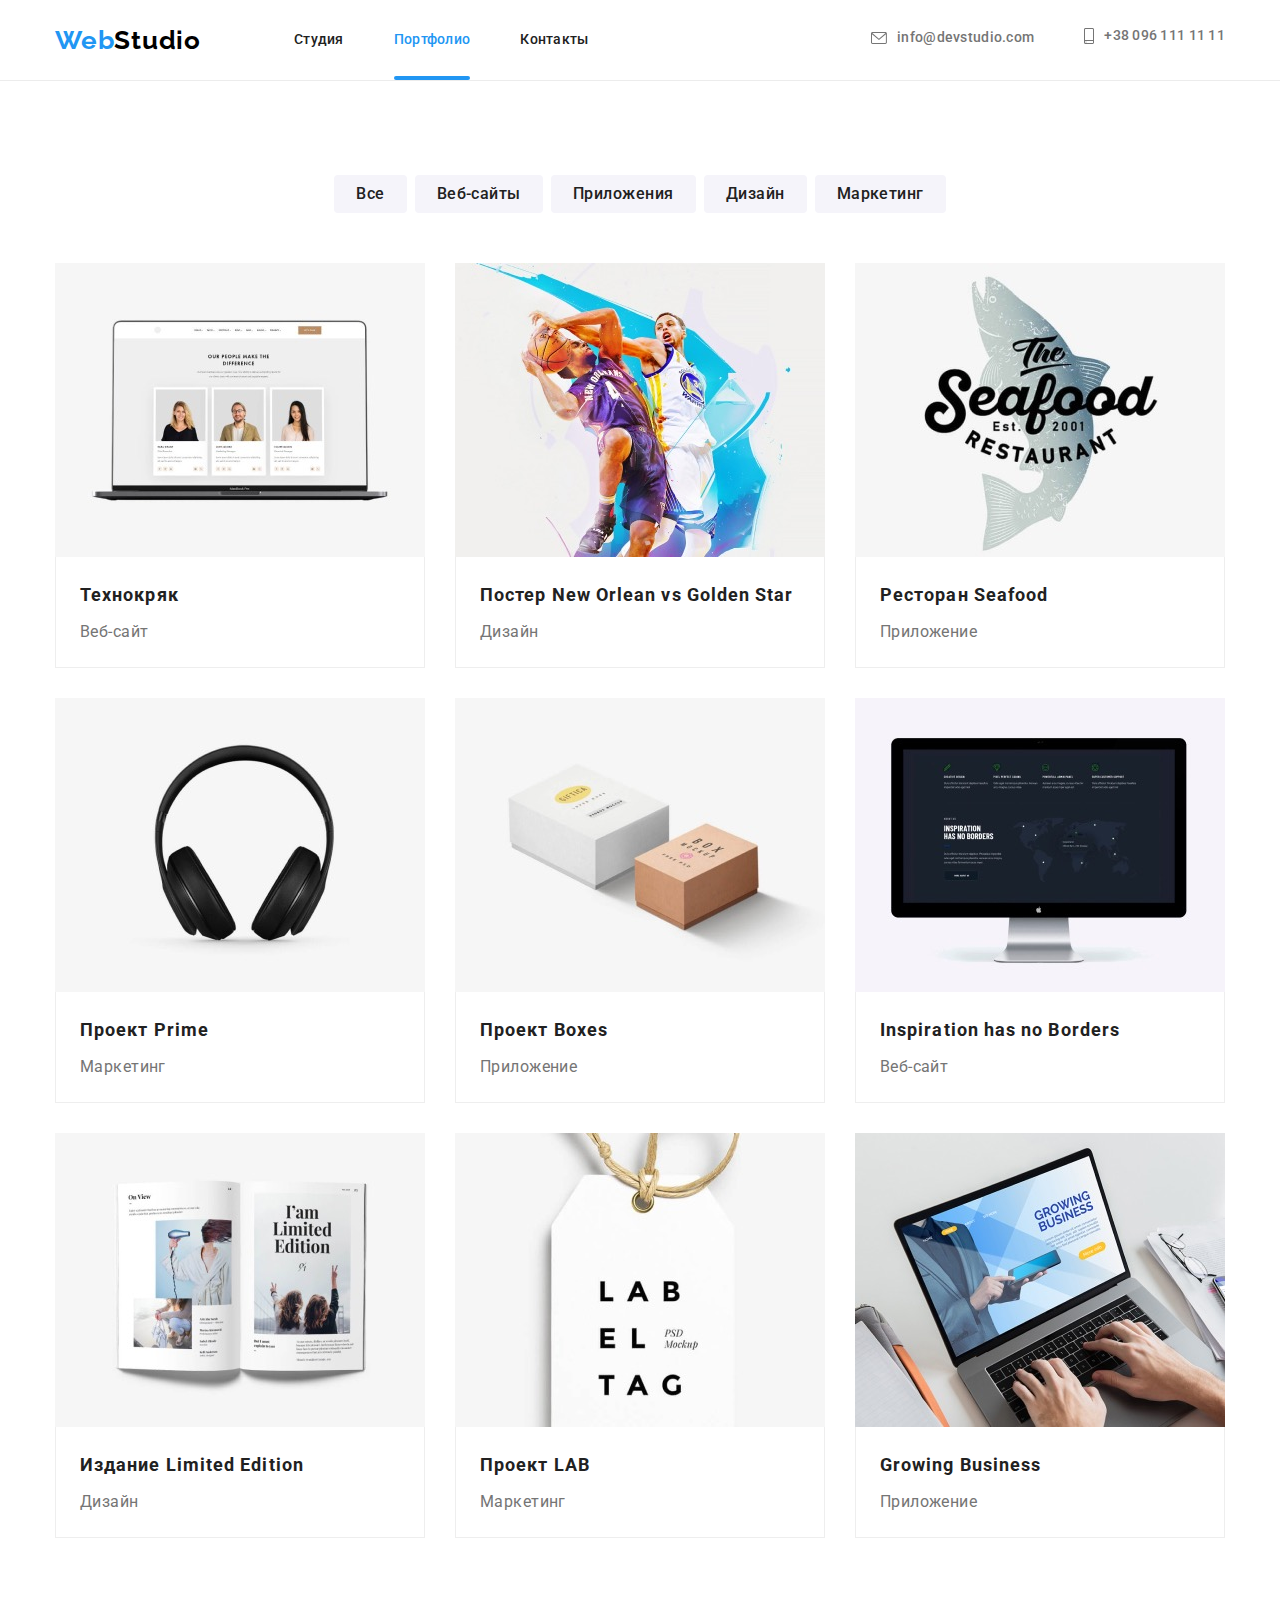
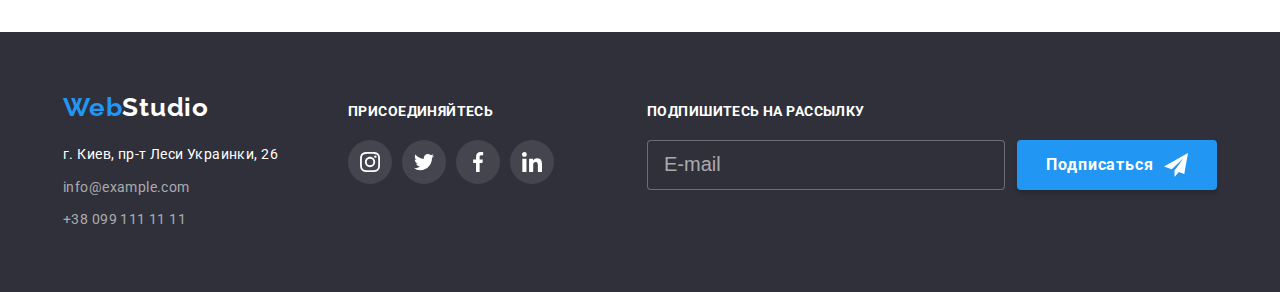
==== portfolio.html @ 0af7e1a6 "adaptive done" ====
<!DOCTYPE html>
<html lang="ru">
<head>
    <meta charset="UTF-8">
    <meta http-equiv="X-UA-Compatible" content="IE=edge">
    <meta name="viewport" content="width=device-width, initial-scale=1.0">
    <title>Портфолио</title>
    <link rel="stylesheet" href="https://cdnjs.cloudflare.com/ajax/libs/modern-normalize/1.1.0/modern-normalize.min.css"
        integrity="sha512-wpPYUAdjBVSE4KJnH1VR1HeZfpl1ub8YT/NKx4PuQ5NmX2tKuGu6U/JRp5y+Y8XG2tV+wKQpNHVUX03MfMFn9Q=="
        crossorigin="anonymous" referrerpolicy="no-referrer" />
    <link rel="preconnect" href="https://fonts.googleapis.com">
    <link rel="preconnect" href="https://fonts.gstatic.com" crossorigin>
    <link href="https://fonts.googleapis.com/css2?family=Raleway:wght@700&family=Roboto:wght@400;500;700;900&display=swap"
        rel="stylesheet">
    <link rel="stylesheet" href="./css/main.min.css">
</head>
<body>
    <!-- Header -->
    <header class="header">
        <div class="container navigation">
            <nav class="navigation">
                <a href="index.html" class="logo header__logo">Web<span class="logo--header">Studio</span></a>
                <!-- Links -->
                <ul class="navigation__list list">
                    <li class="navigation__item">
                        <a href="index.html" class="navigation__link ">Студия</a>
                    </li>
                    <li class="navigation__item">
                        <a href="./portfolio.html" class="navigation__link navigation__link--current">Портфолио</a>
                    </li>
                    <li class="navigation__item">
                        <a href="" class="navigation__link">Контакты</a>
                    </li>
                </ul>
            </nav>
    
            <ul class="header__contacts list">
                <li class="contacts__item">
                    <a href="mailto:info@devstudio.com" class="contacts__link">
                        <svg width="16" height="12" class="contacts__icon">
                            <use href="./images/icons.svg#envelope"></use>
                        </svg>
                        info@devstudio.com</a>
                </li>
                <li class="contacts__item">
                    <a href="tel:+380961111111" class="contacts__link">
                        <svg width="10" height="16" class="contacts__icon">
                            <use href="./images/icons.svg#smartphone"></use>
                        </svg>
                        +38 096 111 11 11</a>
                </li>
            </ul>
            <div class="header__menu" id="mobile-menu" data-menu>
                <ul class="menu__top list">
                    <li class="menu__item">
                        <a href="index.html" class="menu__link">Студия</a>
                    </li>
                    <li class="menu__item">
                        <a href="./portfolio.html" class="menu__link">Портфолио</a>
                    </li>
                    <li class="menu__item menu__item--last">
                        <a href="" class="menu__link">Контакты</a>
                    </li>
                </ul>
                <div class="menu__bottom">
                    <ul class="menu__contacts list">
                        <li class="menu__item">
                            <a href="tel:+380961111111" class="menu__phone">
                                +38 096 111 11 11</a>
                        </li>
                        <li class="menu__item menu__item--last">
                            <a href="mailto:info@devstudio.com" class="menu__mail">
                                info@devstudio.com</a>
                        </li>
                    </ul>
                    <ul class="menu__social-list list">
                        <li class="menu__social-item"><a href="" class="menu__social-link">Instagram</a></li>
                        <li class="menu__social-item"><a href="" class="menu__social-link">Twitter</a></li>
                        <li class="menu__social-item"><a href="" class="menu__social-link">Facebook</a></li>
                        <li class="menu__social-item"><a href="" class="menu__social-link">LinkedIn</a></li>
                    </ul>
                </div>
            </div>
            <button class="menu__button" type="button" aria-expanded="false" aria-controls="mobile-menu" data-menu-button>
                <svg width="24" height="24" aria-label="Переключатель мобильного меню">
                    <use class="icon-menu" href="./images/icons.svg#menu"></use>
                    <use class="icon-cross" href="./images/icons.svg#cross"></use>
                </svg>
            </button>
        </div>
    </header>
    <!-- Main -->
    <main>
        <section class="section">
            <div class="container">
                <h1 class="visually-hidden">Портфолио</h1>
                <!-- Button list -->
                <div class="filter">
                    <ul class="filter__list list">
                        <li class="filter__item">
                            <button type="button" class="filter__button">Все</button>
                        </li>
                        <li class="filter__item">
                            <button type="button" class="filter__button">Веб-сайты</button>
                        </li>
                        <li class="filter__item">
                            <button type="button" class="filter__button">Приложения</button>
                        </li>
                        <li class="filter__item">
                            <button type="button" class="filter__button">Дизайн</button>
                        </li>
                        <li class="filter__item">
                            <button type="button" class="filter__button">Маркетинг</button>
                        </li>
                    </ul>
                </div>
                <!-- Projects list -->
                <ul class="projects list">
                    <li class="projects__sample">
                        <a href="" class="sample__link">
                            <div class="sample__thumb">
                                <img src="./images/portfolio-img-1.jpg" alt="изображение проекта из портфолио" width="370" height="294">
                                <div class="sample__overlay">
                                    <p>Технокряк это современная площадка распространения коронавируса. Компании используют эту платформу для
                                        цифрового
                                        шпионажа и атак на защищённые сервера конкурентов.</p>
                                </div>
                            </div>                           
                            <div class="sample__description">
                                <h2 class="sample__heading">Технокряк</h2>
                                <p>Веб-сайт</p>
                            </div>
                            
                        </a>
                    </li>
                    <li class="projects__sample">
                        <a href="" class="sample__link">
                            <div class="sample__thumb">
                                <img src="./images/portfolio-img-2.jpg" alt="изображение проекта из портфолио" width="370" height="294">
                                <div class="sample__overlay">
                                    <p>Технокряк это современная площадка распространения коронавируса. Компании используют эту платформу для
                                        цифрового
                                        шпионажа и атак на защищённые сервера конкурентов.</p>
                                </div>
                            </div>                        
                            <div class="sample__description">
                                <h2 class="sample__heading">Постер <span lang="en">New Orlean vs Golden Star</span></h2>
                                <p>Дизайн</p>
                            </div>
                        </a>      
                    </li>
                    <li class="projects__sample">
                        <a href="" class="sample__link">
                            <div class="sample__thumb">
                                <img src="./images/portfolio-img-3.jpg" alt="изображение проекта из портфолио" width="370" height="294">
                                <div class="sample__overlay">
                                    <p>Технокряк это современная площадка распространения коронавируса. Компании используют эту платформу для
                                        цифрового
                                        шпионажа и атак на защищённые сервера конкурентов.</p>
                                </div>
                            </div>
                            <div class="sample__description">
                                <h2 class="sample__heading">Ресторан <span lang="en">Seafood</span></h2>
                                <p>Приложение</p>
                            </div>
                        </a>
                    </li>
                    <li class="projects__sample">
                        <a href="" class="sample__link">
                            <div class="sample__thumb">
                                <img src="./images/portfolio-img-4.jpg" alt="изображение проекта из портфолио" width="370" height="294">
                                <div class="sample__overlay">
                                    <p>Технокряк это современная площадка распространения коронавируса. Компании используют эту платформу для
                                        цифрового
                                        шпионажа и атак на защищённые сервера конкурентов.</p>
                                </div>
                            </div>
                            <div class="sample__description">
                                <h2 class="sample__heading">Проект <span lang="en">Prime</span></h2>
                                <p>Маркетинг</p>
                            </div>
                        </a>
                    </li>
                    <li class="projects__sample">
                        <a href="" class="sample__link">
                            <div class="sample__thumb">
                                <img src="./images/portfolio-img-5.jpg" alt="изображение проекта из портфолио" width="370" height="294">
                                <div class="sample__overlay">
                                    <p>Технокряк это современная площадка распространения коронавируса. Компании используют эту платформу для
                                        цифрового
                                        шпионажа и атак на защищённые сервера конкурентов.</p>
                                </div>
                            </div>
                            <div class="sample__description">
                                <h2 class="sample__heading">Проект <span lang="en">Boxes</span></h2>
                                <p>Приложение</p>
                            </div>
                        </a>
                    </li>
                    <li class="projects__sample">
                        <a href="" class="sample__link">
                            <div class="sample__thumb">
                                <img src="./images/portfolio-img-6.jpg" alt="изображение проекта из портфолио" width="370" height="294">
                                <div class="sample__overlay">
                                    <p>Технокряк это современная площадка распространения коронавируса. Компании используют эту платформу для
                                        цифрового
                                        шпионажа и атак на защищённые сервера конкурентов.</p>
                                </div>
                            </div>
                            <div class="sample__description">
                                <h2 class="sample__heading"><span lang="en">Inspiration has no Borders</span></h2>
                                <p>Веб-сайт</p>
                            </div>
                        </a>
                    </li>
                    <li class="projects__sample">
                        <a href="" class="sample__link">
                            <div class="sample__thumb">
                                <img src="./images/portfolio-img-7.jpg" alt="изображение проекта из портфолио" width="370" height="294">
                                <div class="sample__overlay">
                                    <p>Технокряк это современная площадка распространения коронавируса. Компании используют эту платформу для
                                        цифрового
                                        шпионажа и атак на защищённые сервера конкурентов.</p>
                                </div>
                            </div>
                            <div class="sample__description">
                                <h2 class="sample__heading">Издание <span lang="en">Limited Edition</span></h2>
                                <p>Дизайн</p>
                            </div>
                        </a>
                    </li>
                    <li class="projects__sample">
                        <a href="" class="sample__link">
                            <div class="sample__thumb">
                                <img src="./images/portfolio-img-8.jpg" alt="изображение проекта из портфолио" width="370" height="294">
                                <div class="sample__overlay">
                                    <p>Технокряк это современная площадка распространения коронавируса. Компании используют эту платформу для
                                        цифрового
                                        шпионажа и атак на защищённые сервера конкурентов.</p>
                                </div>
                            </div>
                            <div class="sample__description">
                                <h2 class="sample__heading">Проект <span lang="en">LAB</span></h2>
                                <p>Маркетинг</p>
                            </div>
                        </a>
                    </li>
                    <li class="projects__sample">
                        <a href="" class="sample__link">
                            <div class="sample__thumb">
                                <img src="./images/portfolio-img-9.jpg" alt="изображение проекта из портфолио" width="370" height="294">
                                <div class="sample__overlay">
                                    <p>Технокряк это современная площадка распространения коронавируса. Компании используют эту платформу для
                                        цифрового
                                        шпионажа и атак на защищённые сервера конкурентов.</p>
                                </div>
                            </div>
                            <div class="sample__description">
                                <h2 class="sample__heading"><span lang="en">Growing Business</span></h2>
                                <p>Приложение</p>
                            </div>
                        </a>
                    </li>
                </ul>
            </div>
        </section>
    </main>
    <!-- Footer -->
    <footer class="footer">
        <div class="container footer__wrap">
            <div class="footer__contacts">
                <!-- Logo -->
                <a href="index.html" class="logo">Web<span class="logo--footer">Studio</span></a>
                <!-- Contacts -->
                <address class="address">
                    <ul class="list">
                        <li class="address__item">
                            <a href="https://goo.gl/maps/rvRkf1Bn5KA1bBFfA" class="address__map" target="_blank"
                                rel="noopener noreferrer">г.
                                Киев, пр-т Леси Украинки, 26</a>
                        </li>
                        <li class="address__item">
                            <a href="mailto:info@example.com" class="address__contact">info@example.com</a>
                        </li>
                        <li class="address__item">
                            <a href="tel:+380991111111" class="address__contact">+38 099 111 11 11</a>
                        </li>
                    </ul>
                </address>
            </div>
            <div class="footer__social">
                <p class="footer__text">присоединяйтесь</p>
                <ul class="social__list list">
                    <li class="social__item">
                        <a class="social__link social__link--footer" href="https://www.instagram.com" aria-label="Instagram"
                            target="_blank" rel="noopener noreferrer">
                            <svg class="social__icon" width="20" height="20">
                                <use href="./images/icons.svg#instagram"></use>
                            </svg>
                        </a>
                    </li>
                    <li class="social__item">
                        <a class="social__link social__link--footer" href="https://www.twitter.com" aria-label="Twitter"
                            target="_blank" rel="noopener noreferrer">
                            <svg class="social__icon" width="20" height="20">
                                <use href="./images/icons.svg#twitter"></use>
                            </svg>
                        </a>
                    </li>
                    <li class="social__item">
                        <a class="social__link social__link--footer" href="https://www.facebook.com" aria-label="Facebook"
                            target="_blank" rel="noopener noreferrer">
                            <svg class="social__icon" width="20" height="20">
                                <use href="./images/icons.svg#facebook"></use>
                            </svg>
                        </a>
                    </li>
                    <li class="social__item">
                        <a class="social__link social__link--footer" href="https://www.linkedin.com" aria-label="LinkedIn"
                            target="_blank" rel="noopener noreferrer">
                            <svg class="social__icon" width="20" height="20">
                                <use href="./images/icons.svg#linkedin"></use>
                            </svg>
                        </a>
                    </li>
                </ul>
            </div>
            <form class="footer__subscription" name="footer-subscription-form">
                <label class="subscription__label" for="footer-email">Подпишитесь на рассылку</label>
                <div class="subscription__wrap">
                    <input class="subscription__email" type="email" name="footer-email" id="footer-email"
                        placeholder="E-mail">
                    <button class="subscription__button" type="submit">
                        Подписаться
                        <svg class="subscription__icon" width="24" height="24">
                            <use href="./images/icons.svg#submit"></use>
                        </svg>
                    </button>
                </div>
            </form>
        </div>
    </footer>
    <script src="./js/menu.js"></script>
</body>
</html>
---- css/main.min.css ----
.social__list,.menu__button,.subscription__button,.modal__button,.navigation__list,.advantages__thumb,.clients__thumb,.signup__policy{display:flex;align-items:center;justify-content:center}.hero__button,.subscription__button,.signup__button{min-width:200px;min-height:50px;background-color:#2196f3;box-shadow:0px 4px 4px rgba(0,0,0,0.15);border:solid 0px transparent;border-radius:4px;color:#ffffff;font-family:inherit;font-weight:700;font-size:16px;line-height:1.87;letter-spacing:0.06em;transition:background-color 250ms cubic-bezier(0.4, 0, 0.2, 1)}html{box-sizing:border-box}*,*::before,*::after{box-sizing:inherit}body{margin:0;color:#757575;background-color:#fff;font-family:"Roboto",sans-serif;font-size:14px;line-height:1.7;letter-spacing:0.03em}.menu-open{overflow:hidden}img{display:block;max-width:100%;height:auto}h1,h2,h3,h4,h5,h6,p{margin:0px}.list{list-style:none;margin:0px;padding:0px}.visually-hidden{position:absolute;clip:rect(0 0 0 0);width:1px;height:1px;margin:-1px}.container{margin-left:auto;margin-right:auto;padding:0px 15px}@media screen and (min-width: 480px){.container{width:480px}}@media screen and (min-width: 768px){.container{width:768px}}@media screen and (min-width: 1200px){.container{width:1200px}}.section{padding-top:60px;padding-bottom:60px}@media screen and (min-width: 1200px){.section{padding-top:94px;padding-bottom:94px}}.logo{color:#2196f3;text-decoration:none;font-family:Raleway,sans-serif;font-weight:700;font-size:26px;line-height:1.19;letter-spacing:0.03em}.header__logo{display:block;padding-top:16px;padding-bottom:16px}.logo--header{color:#000}.logo--footer{display:inline-block;margin-bottom:20px;color:#fff}.navigation__link{display:inline-flex;padding-top:32px;padding-bottom:32px;position:relative;color:#212121;text-decoration:none;font-weight:500;line-height:1.14;letter-spacing:0.02em;transition:color 250ms cubic-bezier(0.4, 0, 0.2, 1)}.navigation__link:hover,.navigation__link:focus{color:#2196f3}.navigation__link--current{color:#2196f3}.navigation__link--current::after{content:'';position:absolute;left:0;bottom:0;display:block;width:100%;height:4px;background-color:#2196f3;border-radius:2px}.contacts__link{display:inline-flex;position:relative;align-items:center;color:#757575;text-decoration:none;font-weight:500;font-size:14px;line-height:1.14;letter-spacing:0.02em;transition:color 250ms cubic-bezier(0.4, 0, 0.2, 1)}.contacts__link:hover,.contacts__link:focus{color:#2196f3}.social__item{width:44px;height:44px}.social__item:not(:last-child){margin-right:10px}.social__link{display:flex;align-items:center;justify-content:center;width:100%;height:100%;border-radius:50%;transition:color 250ms cubic-bezier(0.4, 0, 0.2, 1),background-color 250ms cubic-bezier(0.4, 0, 0.2, 1)}.social__link--team{color:#afb1b8}.social__link--team:hover,.social__link--team:focus{background-color:#2196f3;color:#fff}.social__link--footer{color:#fff;background-color:rgba(255,255,255,0.1)}.social__link--footer:hover,.social__link--footer:focus{background-color:#2196f3;color:#fff}.address__map{color:#fff;text-decoration:none;font-style:initial;line-height:1.71;transition:color 250ms cubic-bezier(0.4, 0, 0.2, 1)}.address__map:hover,.address__map:focus{color:#2196f3}.address__contact{color:rgba(255,255,255,0.6);text-decoration:none;font-style:initial;line-height:1.71;transition:color 250ms cubic-bezier(0.4, 0, 0.2, 1)}.address__contact:hover,.address__contact:focus{color:#2196f3}.hero__heading{max-width:360px;margin-right:auto;margin-left:auto;margin-bottom:30px;text-transform:uppercase;color:#fff;font-weight:900;font-size:26px;line-height:1.62;letter-spacing:0.06em}@media screen and (min-width: 1200px){.hero__heading{max-width:696px;font-size:44px;line-height:1.36;letter-spacing:0.06em}}.section-heading{margin-bottom:50px;text-align:center;color:#212121;font-weight:700;font-size:36px;line-height:1.17}.advantages__heading{margin-bottom:10px;text-transform:uppercase;color:#212121;font-weight:700;font-size:14px;line-height:1.14}.team-member__name{margin-bottom:10px;color:#212121;font-weight:500;font-size:16px;line-height:1.19}.sample__heading{margin-bottom:4px;color:#212121;font-weight:700;font-size:18px;line-height:2;letter-spacing:0.06em}.hero__button{padding:10px 32px;text-align:center}.hero__button:hover,.hero__button:focus{background-color:#188ce8;cursor:pointer}.menu__button{position:absolute;top:10px;right:5px;z-index:10;width:40px;height:40px;padding:0;margin:0;border:none;background-color:transparent}@media screen and (min-width: 768px){.menu__button{display:none}}@media screen and (max-width: 1199px){.subscription__button{margin-left:auto;margin-right:auto}}.subscription__button:hover,.subscription__button:focus{background-color:#188ce8;cursor:pointer}.signup__button{padding:10px 32px;text-align:center;display:block;margin:0 auto}.signup__button:hover,.signup__button:focus{background-color:#188ce8;cursor:pointer}.filter__button{min-height:38px;background-color:#f5f4fa;border:solid 0px transparent;border-radius:4px;padding:6px 22px;text-align:center;color:#212121;font-family:inherit;font-weight:500;font-size:16px;line-height:1.62;letter-spacing:0.03em;transition:color 250ms cubic-bezier(0.4, 0, 0.2, 1),background-color 250ms cubic-bezier(0.4, 0, 0.2, 1),box-shadow 250ms cubic-bezier(0.4, 0, 0.2, 1)}.filter__button:hover,.filter__button:focus,.filter__button:active{color:#ffffff;background-color:#2196f3;box-shadow:0px 3px 1px rgba(0,0,0,0.1),0px 1px 2px rgba(0,0,0,0.08),0px 2px 2px rgba(0,0,0,0.12);cursor:pointer}.modal__button{position:absolute;top:8px;right:8px;width:30px;height:30px;border-radius:50%;color:#000;background-color:#fff;border:1px solid rgba(0,0,0,0.1);transition:color 250ms cubic-bezier(0.4, 0, 0.2, 1)}.modal__button:hover,.modal__button:focus{color:#2196f3;cursor:pointer}.contacts__icon{margin-right:10px;fill:currentColor}.social__icon,.clients__icon,.modal__icon{fill:currentColor}.subscription__icon{margin-left:10px;fill:#fff}.signup__icon{position:absolute;top:50%;left:12px;transform:translateY(-50%);fill:#000;transition:fill 250ms cubic-bezier(0.4, 0, 0.2, 1)}.signup__input:focus+.signup__icon{fill:#2196f3}.icon-menu{fill:#212121}.icon-menu .menu__button:hover,.icon-menu .menu__button:focus,.menu__button:active .icon-menu{fill:#2196f3}.icon-cross{display:none;fill:#212121}.icon-cross .menu__button:hover,.icon-cross .menu__button:focus,.menu__button:active .icon-cross{fill:#2196f3}.menu__button.is-open .icon-cross{display:block}.menu__button.is-open .icon-menu{display:none}.backdrop{position:fixed;top:0;left:0;height:100vh;width:100vw;perspective:1600px;z-index:5;background-color:rgba(0,0,0,0.2);opacity:1;visibility:visible;transition:opacity 250ms cubic-bezier(0.4, 0, 0.2, 1),visibility 250ms cubic-bezier(0.4, 0, 0.2, 1)}.backdrop.is-hidden{opacity:0;visibility:hidden;pointer-events:none}.backdrop.is-hidden .modal{transform:translate(-50%, -50%) scale(0.5) rotateY(180deg)}.modal{position:absolute;top:50%;left:50%;transform:translate(-50%, -50%) scale(1) rotateY(0deg);padding:40px;width:450px;height:609px;background-color:#fff;box-shadow:0px 1px 3px rgba(0,0,0,0.12),0px 1px 1px rgba(0,0,0,0.14),0px 2px 1px rgba(0,0,0,0.2);border-radius:4px;transition:transform 250ms cubic-bezier(0.4, 0, 0.2, 1)}@media screen and (min-width: 768px){.modal{width:528px;height:581px}}@media screen and (max-width: 479px){.modal{width:calc(100% - 2 * 15px);padding:20px 40px}}.header{background-color:#fff;border-bottom:1px solid #ececec}.navigation{position:relative;display:flex;align-items:center;justify-content:space-between}@media screen and (max-width: 767px){.navigation__list{display:none}}@media screen and (min-width: 768px){.navigation__list{margin-left:88px}}@media screen and (min-width: 1200px){.navigation__list{margin-left:93px}}.navigation__item:not(:last-child){margin-right:50px}@media screen and (max-width: 767px){.header__contacts{display:none}}@media screen and (min-width: 1200px){.header__contacts{display:flex;margin-left:auto}}@media screen and (max-width: 1199px){.contacts__item:not(:last-child){margin-bottom:10px}}@media screen and (min-width: 1200px){.contacts__item:not(:last-child){margin-right:50px}}.header__menu{display:flex;flex-direction:column;position:fixed;top:0;left:0;z-index:5;width:100vw;height:100vh;padding-top:48px;padding-left:40px;padding-bottom:48px;background-color:#fff;opacity:0;visibility:hidden;pointer-events:none;transition:opacity 250ms cubic-bezier(0.4, 0, 0.2, 1),visibility 250ms cubic-bezier(0.4, 0, 0.2, 1)}.header__menu a{text-decoration:none;font-weight:500;line-height:1.17}@media screen and (max-width: 767px){.header__menu.is-open{opacity:1;visibility:visible;pointer-events:initial}}@media screen and (min-width: 768px){.header__menu{display:none}}.menu__item{margin-bottom:32px}.menu__item--last{margin-bottom:0}.menu__bottom{margin-top:auto}.menu__link{font-size:40px;color:#212121}@media screen and (max-width: 480px){.menu__link{font-size:32px}}.menu__link:hover,.menu__link:focus,.menu__link:active{color:#2196f3}.menu__phone{font-size:34px;color:#2196f3}@media screen and (max-width: 480px){.menu__phone{font-size:28px}}.menu__mail{font-size:24px;color:#757575}@media screen and (max-width: 480px){.menu__mail{font-size:18px}}.menu__social-list{display:flex;margin-top:64px}.menu__social-link{font-size:18px;line-height:1.22;color:#2196f3}@media screen and (max-width: 480px){.menu__social-link{font-size:12px}}.menu__social-item:not(:last-child)::after{content:'';width:1px;height:22px;margin-right:10px;margin-left:10px;border:1px solid rgba(33,33,33,0.2)}@media screen and (max-width: 480px){.menu__social-item:not(:last-child)::after{height:18px;margin-right:8px;margin-left:8px}}.hero{max-width:100%;min-height:400px;margin-left:auto;margin-right:auto;padding:118px 0;text-align:center;background-color:#2f303a;background-image:linear-gradient(to right, rgba(47,48,58,0.4), rgba(47,48,58,0.4)),url(../images/hero-img.jpg);background-repeat:no-repeat;background-position:center;background-size:cover}@media screen and (min-width: 1200px){.hero{padding-top:200px;padding-bottom:200px}}.advantages{margin:-15px}@media screen and (min-width: 768px){.advantages{display:flex;flex-wrap:wrap}}.advantages__item{margin:15px}@media screen and (min-width: 480px){.advantages__item{max-width:450px}}@media screen and (min-width: 768px){.advantages__item{max-width:calc((100% - 2 * 30px) / 2)}}@media screen and (min-width: 1200px){.advantages__item{max-width:calc((100% - 4 * 30px) / 4)}}.advantages__thumb{height:120px;margin-bottom:30px;background-color:#f5f4fa;border-radius:4px}.examples{padding-top:0px}@media screen and (max-width: 1199px){.examples{display:none}}.examples__list{display:flex}.examples__thumb{position:relative;width:370px;height:294px}.examples__thumb:not(:last-child){margin-right:30px}.examples__description{position:absolute;left:0;bottom:0;display:flex;justify-content:center;align-items:center;width:100%;height:70px;background-color:rgba(47,48,58,0.8);text-transform:uppercase;color:#fff}.team{background-color:#f5f4fa}@media screen and (min-width: 768px){.team__list{display:flex;flex-wrap:wrap;margin:-15px}}.team-member{max-width:100%;text-align:center;background-color:#fff;box-shadow:0px 1px 3px rgba(0,0,0,0.12),0px 1px 1px rgba(0,0,0,0.14),0px 2px 1px rgba(0,0,0,0.2);border-radius:0px 0px 4px 4px}@media screen and (max-width: 767px){.team-member:not(:last-child){margin-bottom:30px}}@media screen and (min-width: 768px){.team-member{max-width:calc((100% - 2 * 30px) / 2);margin:15px}}@media screen and (min-width: 1200px){.team-member{max-width:calc((100% - 4 * 30px) / 4)}}.team-member img{width:100%}.team-member__meta{padding-top:30px;padding-bottom:30px}.team-member__text{margin-bottom:16px;font-size:16px;line-height:1.19}.clients__list{display:flex;margin:-15px}@media screen and (max-width: 1199px){.clients__list{flex-wrap:wrap}}.clients__item{margin:15px;height:92px;width:calc((100% - 2 * 30px) / 2)}@media screen and (min-width: 768px){.clients__item{width:calc((100% - 3 * 30px) / 3)}}@media screen and (min-width: 1200px){.clients__item{width:170px}}.clients__thumb{width:100%;height:100%;color:#afb1b8;border:1px solid #afb1b8;border-radius:4px;transition:color 250ms cubic-bezier(0.4, 0, 0.2, 1),border-color 250ms cubic-bezier(0.4, 0, 0.2, 1)}.clients__thumb:hover,.clients__thumb:focus{color:#2196f3;border-color:#2196f3}.filter{margin-bottom:40px}@media screen and (min-width: 768px){.filter{margin-bottom:30px}}@media screen and (min-width: 1200px){.filter{margin-bottom:50px}}.filter__list{display:flex;flex-wrap:wrap}@media screen and (max-width: 767px){.filter__list{margin-bottom:-15px}}@media screen and (min-width: 768px){.filter__list{align-items:center;justify-content:center}}@media screen and (max-width: 767px){.filter__item{margin-bottom:15px}}.filter__item:not(:last-child){margin-right:8px}@media screen and (min-width: 768px){.projects{display:flex;flex-wrap:wrap;margin:-15px}}.projects__sample{max-width:450px}@media screen and (max-width: 767px){.projects__sample:not(:last-child){margin-bottom:30px}}@media screen and (min-width: 768px){.projects__sample{width:calc((100% - 2 * 30px) / 2);margin:15px}}@media screen and (min-width: 1200px){.projects__sample{width:calc((100% - 3 * 30px) / 3)}}.sample__link{display:block;text-decoration:none;color:inherit;transition:box-shadow 250ms cubic-bezier(0.4, 0, 0.2, 1)}.sample__link:hover,.sample__link:focus{box-shadow:0px 1px 1px rgba(0,0,0,0.12),0px 4px 4px rgba(0,0,0,0.06),1px 4px 6px rgba(0,0,0,0.16)}.sample__thumb{position:relative;overflow:hidden}.sample__thumb img{width:100%}.sample__overlay{position:absolute;transform:translateY(100%);display:flex;justify-content:center;align-items:center;width:100%;height:100%;padding:63px 24px;font-size:18px;line-height:1.56;color:#fff;background-color:rgba(33,150,243,0.9);transition:transform 250ms cubic-bezier(0.4, 0, 0.2, 1)}.sample__link:hover .sample__overlay,.sample__link:focus .sample__overlay{transform:translateY(-100%)}@media screen and (max-width: 320px){.sample__overlay{font-size:12px}}.sample__description{padding-top:20px;padding-bottom:20px;padding-left:24px;border-left:1px solid #eeeeee;border-right:1px solid #eeeeee;border-bottom:1px solid #eeeeee;font-size:16px;line-height:1.87}.footer{padding-top:60px;padding-bottom:60px;background-color:#2f303a}@media screen and (max-width: 1199px){.footer{text-align:center}}@media screen and (min-width: 768px){.footer__wrap{display:flex;flex-wrap:wrap;align-items:flex-start;justify-content:center}}@media screen and (max-width: 1199px){.footer__contacts{margin-bottom:60px}}@media screen and (min-width: 768px) and (max-width: 1199px){.footer__contacts{width:50%}}@media screen and (min-width: 1200px){.footer__contacts{margin-right:70px}}@media screen and (max-width: 767px){.footer__social{margin-bottom:60px}}@media screen and (min-width: 768px) and (max-width: 1199px){.footer__social{width:50%;margin-top:5px}}@media screen and (min-width: 1200px){.footer__social{margin-top:12px;margin-right:93px}}.footer__text{margin-bottom:20px;font-weight:700;line-height:1.14;text-transform:uppercase;color:#fff}.address{text-decoration:none}.address__item:not(:last-child){margin-bottom:8px}@media screen and (min-width: 1200px){.address__item:not(:last-child){margin-bottom:9px}}@media screen and (min-width: 767px) and (max-width: 1199px){.footer__subscription{width:450px}}@media screen and (min-width: 1200px){.footer__subscription{margin-top:12px}}@media screen and (min-width: 1200px){.subscription__wrap{display:flex;justify-content:center;align-items:center}}.subscription__label{display:block;margin-bottom:20px;font-weight:700;line-height:1.14;text-transform:uppercase;color:#fff}.subscription__email{height:50px;width:100%;padding-left:16px;padding-right:16px;border:1px solid rgba(255,255,255,0.3);border-radius:4px;background-color:#2f303a;color:#fff;font-size:20px;line-height:1.25;transition:border-color 250ms cubic-bezier(0.4, 0, 0.2, 1)}@media screen and (max-width: 1199px){.subscription__email{margin-bottom:20px}}@media screen and (min-width: 1200px){.subscription__email{margin-right:12px;width:358px}}.subscription__email:focus{border:1px solid #2196f3;outline:none}.subscription__email::placeholder{margin-right:16px;color:rgba(255,255,255,0.6)}.signup__text{margin-bottom:12px;font-weight:700;font-size:20px;line-height:1.15;text-align:center;color:#212121}.signup__label{display:block;margin-bottom:4px;font-size:12px;line-height:1.17}.input__wrap{position:relative;margin-bottom:10px}.signup__input{padding-top:12px;padding-bottom:12px;padding-left:42px;padding-right:15px;width:100%;height:40px;border:1px solid rgba(33,33,33,0.2);border-radius:4px;transition:border-color 250ms cubic-bezier(0.4, 0, 0.2, 1)}.signup__input:focus{border:1px solid #2196f3;outline:none}.comment__wrap{position:relative;display:block;margin-bottom:20px}.signup__comment{padding:12px 16px;height:120px;width:100%;resize:none;border:1px solid rgba(33,33,33,0.2);border-radius:4px;transition:border-color 250ms cubic-bezier(0.4, 0, 0.2, 1)}.signup__comment:focus{border:1px solid #2196f3;outline:none}.signup__policy{margin-bottom:30px}.policy__check{width:16px;height:15px;margin-right:8px;display:flex;align-items:center;justify-content:center;border:solid 1px #000;border-radius:2px;transition:background-color 250ms cubic-bezier(0.4, 0, 0.2, 1)}.policy__check--hidden:checked+.policy__check{background-color:#2196f3;border-color:#2196f3}.policy__check--hidden{-webkit-appearance:none;-moz-appearance:none;appearance:none}.policy__text{line-height:1.71}@media screen and (max-width: 1299px){.policy__text{font-size:12px}}.policy__link{color:#2196f3}
/*# sourceMappingURL=main.min.css.map */
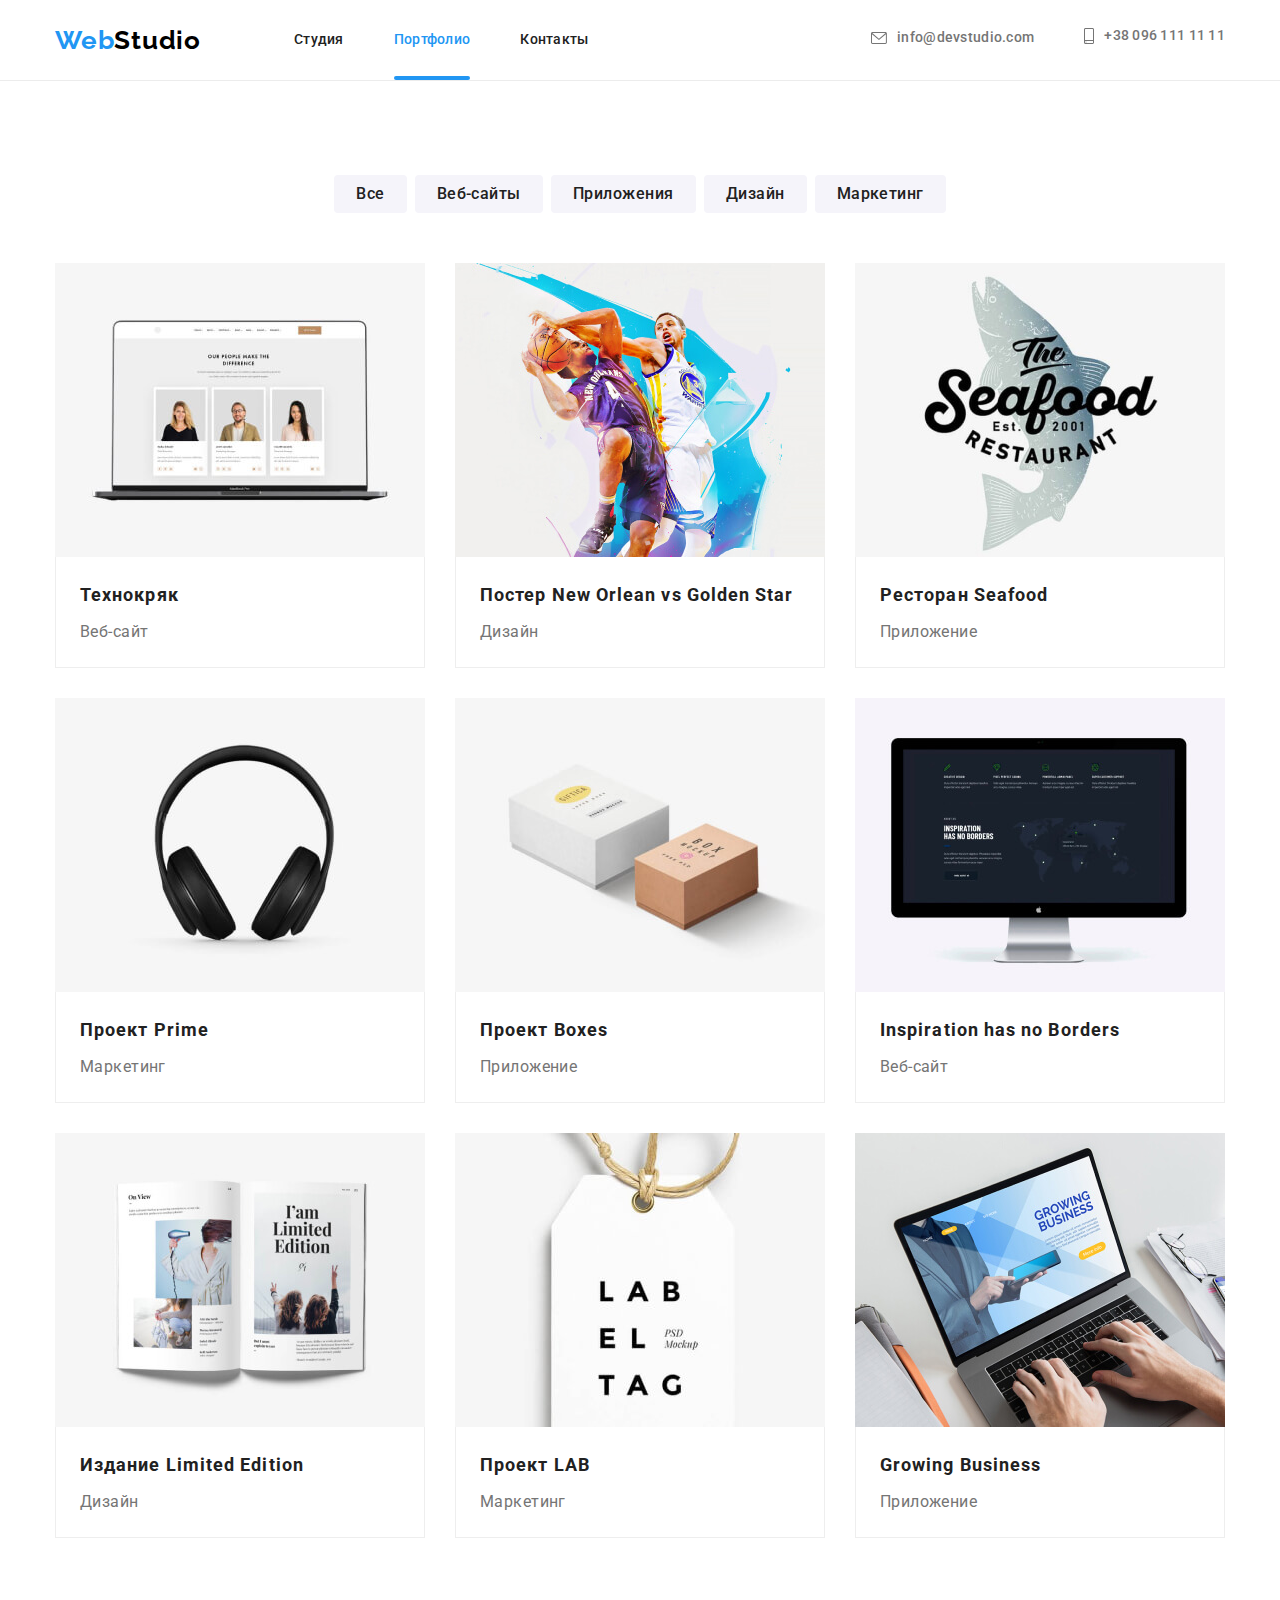
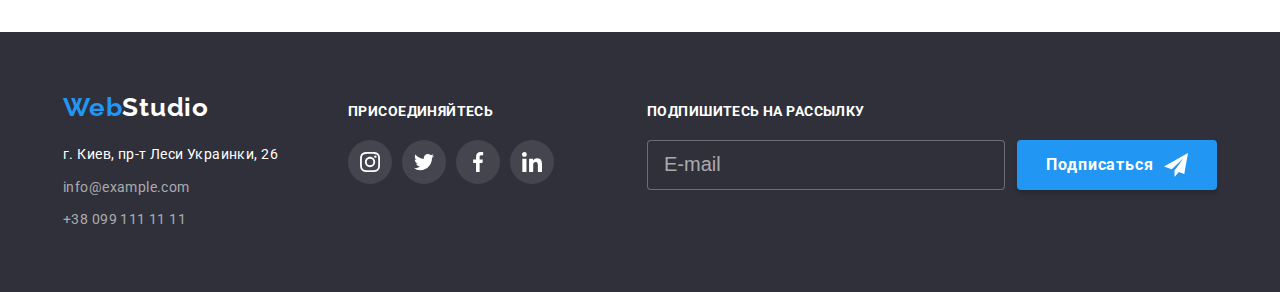
==== commit 11c8c8d3: "homework ready" ====
--- a/portfolio.html
+++ b/portfolio.html
@@ -117,9 +117,17 @@
                 <!-- Projects list -->
                 <ul class="projects list">
                     <li class="projects__sample">
-                        <a href="" class="sample__link">
-                            <div class="sample__thumb">
-                                <img src="./images/portfolio-img-1.jpg" alt="изображение проекта из портфолио" width="370" height="294">
+                        <a href="#" class="sample__link">
+                            <div class="sample__thumb">
+                                <picture>
+                                    <source srcset="./images/portfolio/portfolio-1.jpg 1x, ./images/portfolio/portfolio-1@2x.jpg 2x"
+                                        media="(min-width: 1200px)">
+                                    <source srcset="./images/portfolio/portfolio-1-tablet.jpg 1x, ./images/portfolio/portfolio-1-tablet@2x.jpg 2x"
+                                        media="(min-width: 768px)">
+                                    <source srcset="./images/portfolio/portfolio-1-mob.jpg 1x, ./images/portfolio/portfolio-1-mob@2x.jpg 2x"
+                                        media="(max-width: 767px)">
+                                    <img src="./images/portfolio/portfolio-1-mob.jpg" alt="изображение проекта из портфолио">
+                                </picture>
                                 <div class="sample__overlay">
                                     <p>Технокряк это современная площадка распространения коронавируса. Компании используют эту платформу для
                                         цифрового
@@ -134,9 +142,17 @@
                         </a>
                     </li>
                     <li class="projects__sample">
-                        <a href="" class="sample__link">
-                            <div class="sample__thumb">
-                                <img src="./images/portfolio-img-2.jpg" alt="изображение проекта из портфолио" width="370" height="294">
+                        <a href="#" class="sample__link">
+                            <div class="sample__thumb">
+                                <picture>
+                                    <source srcset="./images/portfolio/portfolio-2.jpg 1x, ./images/portfolio/portfolio-2@2x.jpg 2x"
+                                        media="(min-width: 1200px)">
+                                    <source srcset="./images/portfolio/portfolio-2-tablet.jpg 1x, ./images/portfolio/portfolio-2-tablet@2x.jpg 2x"
+                                        media="(min-width: 768px)">
+                                    <source srcset="./images/portfolio/portfolio-2-mob.jpg 1x, ./images/portfolio/portfolio-2-mob@2x.jpg 2x"
+                                        media="(max-width: 767px)">
+                                    <img src="./images/portfolio/portfolio-2-mob.jpg" alt="изображение проекта из портфолио">
+                                </picture>
                                 <div class="sample__overlay">
                                     <p>Технокряк это современная площадка распространения коронавируса. Компании используют эту платформу для
                                         цифрового
@@ -150,9 +166,17 @@
                         </a>      
                     </li>
                     <li class="projects__sample">
-                        <a href="" class="sample__link">
-                            <div class="sample__thumb">
-                                <img src="./images/portfolio-img-3.jpg" alt="изображение проекта из портфолио" width="370" height="294">
+                        <a href="#" class="sample__link">
+                            <div class="sample__thumb">
+                                <picture>
+                                    <source srcset="./images/portfolio/portfolio-3.jpg 1x, ./images/portfolio/portfolio-3@2x.jpg 2x"
+                                        media="(min-width: 1200px)">
+                                    <source srcset="./images/portfolio/portfolio-3-tablet.jpg 1x, ./images/portfolio/portfolio-3-tablet@2x.jpg 2x"
+                                        media="(min-width: 768px)">
+                                    <source srcset="./images/portfolio/portfolio-3-mob.jpg 1x, ./images/portfolio/portfolio-3-mob@2x.jpg 2x"
+                                        media="(max-width: 767px)">
+                                    <img src="./images/portfolio/portfolio-3-mob.jpg" alt="изображение проекта из портфолио">
+                                </picture>
                                 <div class="sample__overlay">
                                     <p>Технокряк это современная площадка распространения коронавируса. Компании используют эту платформу для
                                         цифрового
@@ -166,9 +190,17 @@
                         </a>
                     </li>
                     <li class="projects__sample">
-                        <a href="" class="sample__link">
-                            <div class="sample__thumb">
-                                <img src="./images/portfolio-img-4.jpg" alt="изображение проекта из портфолио" width="370" height="294">
+                        <a href="#" class="sample__link">
+                            <div class="sample__thumb">
+                                <picture>
+                                    <source srcset="./images/portfolio/portfolio-4.jpg 1x, ./images/portfolio/portfolio-4@2x.jpg 2x"
+                                        media="(min-width: 1200px)">
+                                    <source srcset="./images/portfolio/portfolio-4-tablet.jpg 1x, ./images/portfolio/portfolio-4-tablet@2x.jpg 2x"
+                                        media="(min-width: 768px)">
+                                    <source srcset="./images/portfolio/portfolio-4-mob.jpg 1x, ./images/portfolio/portfolio-4-mob@2x.jpg 2x"
+                                        media="(max-width: 767px)">
+                                    <img src="./images/portfolio/portfolio-4-mob.jpg" alt="изображение проекта из портфолио">
+                                </picture>
                                 <div class="sample__overlay">
                                     <p>Технокряк это современная площадка распространения коронавируса. Компании используют эту платформу для
                                         цифрового
@@ -182,9 +214,17 @@
                         </a>
                     </li>
                     <li class="projects__sample">
-                        <a href="" class="sample__link">
-                            <div class="sample__thumb">
-                                <img src="./images/portfolio-img-5.jpg" alt="изображение проекта из портфолио" width="370" height="294">
+                        <a href="#" class="sample__link">
+                            <div class="sample__thumb">
+                                <picture>
+                                    <source srcset="./images/portfolio/portfolio-5.jpg 1x, ./images/portfolio/portfolio-5@2x.jpg 2x"
+                                        media="(min-width: 1200px)">
+                                    <source srcset="./images/portfolio/portfolio-5-tablet.jpg 1x, ./images/portfolio/portfolio-5-tablet@2x.jpg 2x"
+                                        media="(min-width: 768px)">
+                                    <source srcset="./images/portfolio/portfolio-5-mob.jpg 1x, ./images/portfolio/portfolio-5-mob@2x.jpg 2x"
+                                        media="(max-width: 767px)">
+                                    <img src="./images/portfolio/portfolio-5-mob.jpg" alt="изображение проекта из портфолио">
+                                </picture>
                                 <div class="sample__overlay">
                                     <p>Технокряк это современная площадка распространения коронавируса. Компании используют эту платформу для
                                         цифрового
@@ -198,9 +238,17 @@
                         </a>
                     </li>
                     <li class="projects__sample">
-                        <a href="" class="sample__link">
-                            <div class="sample__thumb">
-                                <img src="./images/portfolio-img-6.jpg" alt="изображение проекта из портфолио" width="370" height="294">
+                        <a href="#" class="sample__link">
+                            <div class="sample__thumb">
+                                <picture>
+                                    <source srcset="./images/portfolio/portfolio-6.jpg 1x, ./images/portfolio/portfolio-6@2x.jpg 2x"
+                                        media="(min-width: 1200px)">
+                                    <source srcset="./images/portfolio/portfolio-6-tablet.jpg 1x, ./images/portfolio/portfolio-6-tablet@2x.jpg 2x"
+                                        media="(min-width: 768px)">
+                                    <source srcset="./images/portfolio/portfolio-6-mob.jpg 1x, ./images/portfolio/portfolio-6-mob@2x.jpg 2x"
+                                        media="(max-width: 767px)">
+                                    <img src="./images/portfolio/portfolio-6-mob.jpg" alt="изображение проекта из портфолио">
+                                </picture>
                                 <div class="sample__overlay">
                                     <p>Технокряк это современная площадка распространения коронавируса. Компании используют эту платформу для
                                         цифрового
@@ -214,9 +262,17 @@
                         </a>
                     </li>
                     <li class="projects__sample">
-                        <a href="" class="sample__link">
-                            <div class="sample__thumb">
-                                <img src="./images/portfolio-img-7.jpg" alt="изображение проекта из портфолио" width="370" height="294">
+                        <a href="#" class="sample__link">
+                            <div class="sample__thumb">
+                                <picture>
+                                    <source srcset="./images/portfolio/portfolio-7.jpg 1x, ./images/portfolio/portfolio-7@2x.jpg 2x"
+                                        media="(min-width: 1200px)">
+                                    <source srcset="./images/portfolio/portfolio-7-tablet.jpg 1x, ./images/portfolio/portfolio-7-tablet@2x.jpg 2x"
+                                        media="(min-width: 768px)">
+                                    <source srcset="./images/portfolio/portfolio-7-mob.jpg 1x, ./images/portfolio/portfolio-7-mob@2x.jpg 2x"
+                                        media="(max-width: 767px)">
+                                    <img src="./images/portfolio/portfolio-7-mob.jpg" alt="изображение проекта из портфолио">
+                                </picture>
                                 <div class="sample__overlay">
                                     <p>Технокряк это современная площадка распространения коронавируса. Компании используют эту платформу для
                                         цифрового
@@ -230,9 +286,17 @@
                         </a>
                     </li>
                     <li class="projects__sample">
-                        <a href="" class="sample__link">
-                            <div class="sample__thumb">
-                                <img src="./images/portfolio-img-8.jpg" alt="изображение проекта из портфолио" width="370" height="294">
+                        <a href="#" class="sample__link">
+                            <div class="sample__thumb">
+                                <picture>
+                                    <source srcset="./images/portfolio/portfolio-8.jpg 1x, ./images/portfolio/portfolio-8@2x.jpg 2x"
+                                        media="(min-width: 1200px)">
+                                    <source srcset="./images/portfolio/portfolio-8-tablet.jpg 1x, ./images/portfolio/portfolio-8-tablet@2x.jpg 2x"
+                                        media="(min-width: 768px)">
+                                    <source srcset="./images/portfolio/portfolio-8-mob.jpg 1x, ./images/portfolio/portfolio-8-mob@2x.jpg 2x"
+                                        media="(max-width: 767px)">
+                                    <img src="./images/portfolio/portfolio-8-mob.jpg" alt="изображение проекта из портфолио">
+                                </picture>
                                 <div class="sample__overlay">
                                     <p>Технокряк это современная площадка распространения коронавируса. Компании используют эту платформу для
                                         цифрового
@@ -246,9 +310,17 @@
                         </a>
                     </li>
                     <li class="projects__sample">
-                        <a href="" class="sample__link">
-                            <div class="sample__thumb">
-                                <img src="./images/portfolio-img-9.jpg" alt="изображение проекта из портфолио" width="370" height="294">
+                        <a href="#" class="sample__link">
+                            <div class="sample__thumb">
+                                <picture>
+                                    <source srcset="./images/portfolio/portfolio-9.jpg 1x, ./images/portfolio/portfolio-9@2x.jpg 2x"
+                                        media="(min-width: 1200px)">
+                                    <source srcset="./images/portfolio/portfolio-9-tablet.jpg 1x, ./images/portfolio/portfolio-9-tablet@2x.jpg 2x"
+                                        media="(min-width: 768px)">
+                                    <source srcset="./images/portfolio/portfolio-9-mob.jpg 1x, ./images/portfolio/portfolio-9-mob@2x.jpg 2x"
+                                        media="(max-width: 767px)">
+                                    <img src="./images/portfolio/portfolio-9-mob.jpg" alt="изображение проекта из портфолио">
+                                </picture>
                                 <div class="sample__overlay">
                                     <p>Технокряк это современная площадка распространения коронавируса. Компании используют эту платформу для
                                         цифрового
@@ -340,6 +412,6 @@
             </form>
         </div>
     </footer>
-    <script src="./js/menu.js"></script>
+    <script src="./js/mobile-menu.js"></script>
 </body>
 </html>--- a/css/main.min.css
+++ b/css/main.min.css
@@ -1,2 +1,2 @@
-.social__list,.menu__button,.subscription__button,.modal__button,.navigation__list,.advantages__thumb,.clients__thumb,.signup__policy{display:flex;align-items:center;justify-content:center}.hero__button,.subscription__button,.signup__button{min-width:200px;min-height:50px;background-color:#2196f3;box-shadow:0px 4px 4px rgba(0,0,0,0.15);border:solid 0px transparent;border-radius:4px;color:#ffffff;font-family:inherit;font-weight:700;font-size:16px;line-height:1.87;letter-spacing:0.06em;transition:background-color 250ms cubic-bezier(0.4, 0, 0.2, 1)}html{box-sizing:border-box}*,*::before,*::after{box-sizing:inherit}body{margin:0;color:#757575;background-color:#fff;font-family:"Roboto",sans-serif;font-size:14px;line-height:1.7;letter-spacing:0.03em}.menu-open{overflow:hidden}img{display:block;max-width:100%;height:auto}h1,h2,h3,h4,h5,h6,p{margin:0px}.list{list-style:none;margin:0px;padding:0px}.visually-hidden{position:absolute;clip:rect(0 0 0 0);width:1px;height:1px;margin:-1px}.container{margin-left:auto;margin-right:auto;padding:0px 15px}@media screen and (min-width: 480px){.container{width:480px}}@media screen and (min-width: 768px){.container{width:768px}}@media screen and (min-width: 1200px){.container{width:1200px}}.section{padding-top:60px;padding-bottom:60px}@media screen and (min-width: 1200px){.section{padding-top:94px;padding-bottom:94px}}.logo{color:#2196f3;text-decoration:none;font-family:Raleway,sans-serif;font-weight:700;font-size:26px;line-height:1.19;letter-spacing:0.03em}.header__logo{display:block;padding-top:16px;padding-bottom:16px}.logo--header{color:#000}.logo--footer{display:inline-block;margin-bottom:20px;color:#fff}.navigation__link{display:inline-flex;padding-top:32px;padding-bottom:32px;position:relative;color:#212121;text-decoration:none;font-weight:500;line-height:1.14;letter-spacing:0.02em;transition:color 250ms cubic-bezier(0.4, 0, 0.2, 1)}.navigation__link:hover,.navigation__link:focus{color:#2196f3}.navigation__link--current{color:#2196f3}.navigation__link--current::after{content:'';position:absolute;left:0;bottom:0;display:block;width:100%;height:4px;background-color:#2196f3;border-radius:2px}.contacts__link{display:inline-flex;position:relative;align-items:center;color:#757575;text-decoration:none;font-weight:500;font-size:14px;line-height:1.14;letter-spacing:0.02em;transition:color 250ms cubic-bezier(0.4, 0, 0.2, 1)}.contacts__link:hover,.contacts__link:focus{color:#2196f3}.social__item{width:44px;height:44px}.social__item:not(:last-child){margin-right:10px}.social__link{display:flex;align-items:center;justify-content:center;width:100%;height:100%;border-radius:50%;transition:color 250ms cubic-bezier(0.4, 0, 0.2, 1),background-color 250ms cubic-bezier(0.4, 0, 0.2, 1)}.social__link--team{color:#afb1b8}.social__link--team:hover,.social__link--team:focus{background-color:#2196f3;color:#fff}.social__link--footer{color:#fff;background-color:rgba(255,255,255,0.1)}.social__link--footer:hover,.social__link--footer:focus{background-color:#2196f3;color:#fff}.address__map{color:#fff;text-decoration:none;font-style:initial;line-height:1.71;transition:color 250ms cubic-bezier(0.4, 0, 0.2, 1)}.address__map:hover,.address__map:focus{color:#2196f3}.address__contact{color:rgba(255,255,255,0.6);text-decoration:none;font-style:initial;line-height:1.71;transition:color 250ms cubic-bezier(0.4, 0, 0.2, 1)}.address__contact:hover,.address__contact:focus{color:#2196f3}.hero__heading{max-width:360px;margin-right:auto;margin-left:auto;margin-bottom:30px;text-transform:uppercase;color:#fff;font-weight:900;font-size:26px;line-height:1.62;letter-spacing:0.06em}@media screen and (min-width: 1200px){.hero__heading{max-width:696px;font-size:44px;line-height:1.36;letter-spacing:0.06em}}.section-heading{margin-bottom:50px;text-align:center;color:#212121;font-weight:700;font-size:36px;line-height:1.17}.advantages__heading{margin-bottom:10px;text-transform:uppercase;color:#212121;font-weight:700;font-size:14px;line-height:1.14}.team-member__name{margin-bottom:10px;color:#212121;font-weight:500;font-size:16px;line-height:1.19}.sample__heading{margin-bottom:4px;color:#212121;font-weight:700;font-size:18px;line-height:2;letter-spacing:0.06em}.hero__button{padding:10px 32px;text-align:center}.hero__button:hover,.hero__button:focus{background-color:#188ce8;cursor:pointer}.menu__button{position:absolute;top:10px;right:5px;z-index:10;width:40px;height:40px;padding:0;margin:0;border:none;background-color:transparent}@media screen and (min-width: 768px){.menu__button{display:none}}@media screen and (max-width: 1199px){.subscription__button{margin-left:auto;margin-right:auto}}.subscription__button:hover,.subscription__button:focus{background-color:#188ce8;cursor:pointer}.signup__button{padding:10px 32px;text-align:center;display:block;margin:0 auto}.signup__button:hover,.signup__button:focus{background-color:#188ce8;cursor:pointer}.filter__button{min-height:38px;background-color:#f5f4fa;border:solid 0px transparent;border-radius:4px;padding:6px 22px;text-align:center;color:#212121;font-family:inherit;font-weight:500;font-size:16px;line-height:1.62;letter-spacing:0.03em;transition:color 250ms cubic-bezier(0.4, 0, 0.2, 1),background-color 250ms cubic-bezier(0.4, 0, 0.2, 1),box-shadow 250ms cubic-bezier(0.4, 0, 0.2, 1)}.filter__button:hover,.filter__button:focus,.filter__button:active{color:#ffffff;background-color:#2196f3;box-shadow:0px 3px 1px rgba(0,0,0,0.1),0px 1px 2px rgba(0,0,0,0.08),0px 2px 2px rgba(0,0,0,0.12);cursor:pointer}.modal__button{position:absolute;top:8px;right:8px;width:30px;height:30px;border-radius:50%;color:#000;background-color:#fff;border:1px solid rgba(0,0,0,0.1);transition:color 250ms cubic-bezier(0.4, 0, 0.2, 1)}.modal__button:hover,.modal__button:focus{color:#2196f3;cursor:pointer}.contacts__icon{margin-right:10px;fill:currentColor}.social__icon,.clients__icon,.modal__icon{fill:currentColor}.subscription__icon{margin-left:10px;fill:#fff}.signup__icon{position:absolute;top:50%;left:12px;transform:translateY(-50%);fill:#000;transition:fill 250ms cubic-bezier(0.4, 0, 0.2, 1)}.signup__input:focus+.signup__icon{fill:#2196f3}.icon-menu{fill:#212121}.icon-menu .menu__button:hover,.icon-menu .menu__button:focus,.menu__button:active .icon-menu{fill:#2196f3}.icon-cross{display:none;fill:#212121}.icon-cross .menu__button:hover,.icon-cross .menu__button:focus,.menu__button:active .icon-cross{fill:#2196f3}.menu__button.is-open .icon-cross{display:block}.menu__button.is-open .icon-menu{display:none}.backdrop{position:fixed;top:0;left:0;height:100vh;width:100vw;perspective:1600px;z-index:5;background-color:rgba(0,0,0,0.2);opacity:1;visibility:visible;transition:opacity 250ms cubic-bezier(0.4, 0, 0.2, 1),visibility 250ms cubic-bezier(0.4, 0, 0.2, 1)}.backdrop.is-hidden{opacity:0;visibility:hidden;pointer-events:none}.backdrop.is-hidden .modal{transform:translate(-50%, -50%) scale(0.5) rotateY(180deg)}.modal{position:absolute;top:50%;left:50%;transform:translate(-50%, -50%) scale(1) rotateY(0deg);padding:40px;width:450px;height:609px;background-color:#fff;box-shadow:0px 1px 3px rgba(0,0,0,0.12),0px 1px 1px rgba(0,0,0,0.14),0px 2px 1px rgba(0,0,0,0.2);border-radius:4px;transition:transform 250ms cubic-bezier(0.4, 0, 0.2, 1)}@media screen and (min-width: 768px){.modal{width:528px;height:581px}}@media screen and (max-width: 479px){.modal{width:calc(100% - 2 * 15px);padding:20px 40px}}.header{background-color:#fff;border-bottom:1px solid #ececec}.navigation{position:relative;display:flex;align-items:center;justify-content:space-between}@media screen and (max-width: 767px){.navigation__list{display:none}}@media screen and (min-width: 768px){.navigation__list{margin-left:88px}}@media screen and (min-width: 1200px){.navigation__list{margin-left:93px}}.navigation__item:not(:last-child){margin-right:50px}@media screen and (max-width: 767px){.header__contacts{display:none}}@media screen and (min-width: 1200px){.header__contacts{display:flex;margin-left:auto}}@media screen and (max-width: 1199px){.contacts__item:not(:last-child){margin-bottom:10px}}@media screen and (min-width: 1200px){.contacts__item:not(:last-child){margin-right:50px}}.header__menu{display:flex;flex-direction:column;position:fixed;top:0;left:0;z-index:5;width:100vw;height:100vh;padding-top:48px;padding-left:40px;padding-bottom:48px;background-color:#fff;opacity:0;visibility:hidden;pointer-events:none;transition:opacity 250ms cubic-bezier(0.4, 0, 0.2, 1),visibility 250ms cubic-bezier(0.4, 0, 0.2, 1)}.header__menu a{text-decoration:none;font-weight:500;line-height:1.17}@media screen and (max-width: 767px){.header__menu.is-open{opacity:1;visibility:visible;pointer-events:initial}}@media screen and (min-width: 768px){.header__menu{display:none}}.menu__item{margin-bottom:32px}.menu__item--last{margin-bottom:0}.menu__bottom{margin-top:auto}.menu__link{font-size:40px;color:#212121}@media screen and (max-width: 480px){.menu__link{font-size:32px}}.menu__link:hover,.menu__link:focus,.menu__link:active{color:#2196f3}.menu__phone{font-size:34px;color:#2196f3}@media screen and (max-width: 480px){.menu__phone{font-size:28px}}.menu__mail{font-size:24px;color:#757575}@media screen and (max-width: 480px){.menu__mail{font-size:18px}}.menu__social-list{display:flex;margin-top:64px}.menu__social-link{font-size:18px;line-height:1.22;color:#2196f3}@media screen and (max-width: 480px){.menu__social-link{font-size:12px}}.menu__social-item:not(:last-child)::after{content:'';width:1px;height:22px;margin-right:10px;margin-left:10px;border:1px solid rgba(33,33,33,0.2)}@media screen and (max-width: 480px){.menu__social-item:not(:last-child)::after{height:18px;margin-right:8px;margin-left:8px}}.hero{max-width:100%;min-height:400px;margin-left:auto;margin-right:auto;padding:118px 0;text-align:center;background-color:#2f303a;background-image:linear-gradient(to right, rgba(47,48,58,0.4), rgba(47,48,58,0.4)),url(../images/hero-img.jpg);background-repeat:no-repeat;background-position:center;background-size:cover}@media screen and (min-width: 1200px){.hero{padding-top:200px;padding-bottom:200px}}.advantages{margin:-15px}@media screen and (min-width: 768px){.advantages{display:flex;flex-wrap:wrap}}.advantages__item{margin:15px}@media screen and (min-width: 480px){.advantages__item{max-width:450px}}@media screen and (min-width: 768px){.advantages__item{max-width:calc((100% - 2 * 30px) / 2)}}@media screen and (min-width: 1200px){.advantages__item{max-width:calc((100% - 4 * 30px) / 4)}}.advantages__thumb{height:120px;margin-bottom:30px;background-color:#f5f4fa;border-radius:4px}.examples{padding-top:0px}@media screen and (max-width: 1199px){.examples{display:none}}.examples__list{display:flex}.examples__thumb{position:relative;width:370px;height:294px}.examples__thumb:not(:last-child){margin-right:30px}.examples__description{position:absolute;left:0;bottom:0;display:flex;justify-content:center;align-items:center;width:100%;height:70px;background-color:rgba(47,48,58,0.8);text-transform:uppercase;color:#fff}.team{background-color:#f5f4fa}@media screen and (min-width: 768px){.team__list{display:flex;flex-wrap:wrap;margin:-15px}}.team-member{max-width:100%;text-align:center;background-color:#fff;box-shadow:0px 1px 3px rgba(0,0,0,0.12),0px 1px 1px rgba(0,0,0,0.14),0px 2px 1px rgba(0,0,0,0.2);border-radius:0px 0px 4px 4px}@media screen and (max-width: 767px){.team-member:not(:last-child){margin-bottom:30px}}@media screen and (min-width: 768px){.team-member{max-width:calc((100% - 2 * 30px) / 2);margin:15px}}@media screen and (min-width: 1200px){.team-member{max-width:calc((100% - 4 * 30px) / 4)}}.team-member img{width:100%}.team-member__meta{padding-top:30px;padding-bottom:30px}.team-member__text{margin-bottom:16px;font-size:16px;line-height:1.19}.clients__list{display:flex;margin:-15px}@media screen and (max-width: 1199px){.clients__list{flex-wrap:wrap}}.clients__item{margin:15px;height:92px;width:calc((100% - 2 * 30px) / 2)}@media screen and (min-width: 768px){.clients__item{width:calc((100% - 3 * 30px) / 3)}}@media screen and (min-width: 1200px){.clients__item{width:170px}}.clients__thumb{width:100%;height:100%;color:#afb1b8;border:1px solid #afb1b8;border-radius:4px;transition:color 250ms cubic-bezier(0.4, 0, 0.2, 1),border-color 250ms cubic-bezier(0.4, 0, 0.2, 1)}.clients__thumb:hover,.clients__thumb:focus{color:#2196f3;border-color:#2196f3}.filter{margin-bottom:40px}@media screen and (min-width: 768px){.filter{margin-bottom:30px}}@media screen and (min-width: 1200px){.filter{margin-bottom:50px}}.filter__list{display:flex;flex-wrap:wrap}@media screen and (max-width: 767px){.filter__list{margin-bottom:-15px}}@media screen and (min-width: 768px){.filter__list{align-items:center;justify-content:center}}@media screen and (max-width: 767px){.filter__item{margin-bottom:15px}}.filter__item:not(:last-child){margin-right:8px}@media screen and (min-width: 768px){.projects{display:flex;flex-wrap:wrap;margin:-15px}}.projects__sample{max-width:450px}@media screen and (max-width: 767px){.projects__sample:not(:last-child){margin-bottom:30px}}@media screen and (min-width: 768px){.projects__sample{width:calc((100% - 2 * 30px) / 2);margin:15px}}@media screen and (min-width: 1200px){.projects__sample{width:calc((100% - 3 * 30px) / 3)}}.sample__link{display:block;text-decoration:none;color:inherit;transition:box-shadow 250ms cubic-bezier(0.4, 0, 0.2, 1)}.sample__link:hover,.sample__link:focus{box-shadow:0px 1px 1px rgba(0,0,0,0.12),0px 4px 4px rgba(0,0,0,0.06),1px 4px 6px rgba(0,0,0,0.16)}.sample__thumb{position:relative;overflow:hidden}.sample__thumb img{width:100%}.sample__overlay{position:absolute;transform:translateY(100%);display:flex;justify-content:center;align-items:center;width:100%;height:100%;padding:63px 24px;font-size:18px;line-height:1.56;color:#fff;background-color:rgba(33,150,243,0.9);transition:transform 250ms cubic-bezier(0.4, 0, 0.2, 1)}.sample__link:hover .sample__overlay,.sample__link:focus .sample__overlay{transform:translateY(-100%)}@media screen and (max-width: 320px){.sample__overlay{font-size:12px}}.sample__description{padding-top:20px;padding-bottom:20px;padding-left:24px;border-left:1px solid #eeeeee;border-right:1px solid #eeeeee;border-bottom:1px solid #eeeeee;font-size:16px;line-height:1.87}.footer{padding-top:60px;padding-bottom:60px;background-color:#2f303a}@media screen and (max-width: 1199px){.footer{text-align:center}}@media screen and (min-width: 768px){.footer__wrap{display:flex;flex-wrap:wrap;align-items:flex-start;justify-content:center}}@media screen and (max-width: 1199px){.footer__contacts{margin-bottom:60px}}@media screen and (min-width: 768px) and (max-width: 1199px){.footer__contacts{width:50%}}@media screen and (min-width: 1200px){.footer__contacts{margin-right:70px}}@media screen and (max-width: 767px){.footer__social{margin-bottom:60px}}@media screen and (min-width: 768px) and (max-width: 1199px){.footer__social{width:50%;margin-top:5px}}@media screen and (min-width: 1200px){.footer__social{margin-top:12px;margin-right:93px}}.footer__text{margin-bottom:20px;font-weight:700;line-height:1.14;text-transform:uppercase;color:#fff}.address{text-decoration:none}.address__item:not(:last-child){margin-bottom:8px}@media screen and (min-width: 1200px){.address__item:not(:last-child){margin-bottom:9px}}@media screen and (min-width: 767px) and (max-width: 1199px){.footer__subscription{width:450px}}@media screen and (min-width: 1200px){.footer__subscription{margin-top:12px}}@media screen and (min-width: 1200px){.subscription__wrap{display:flex;justify-content:center;align-items:center}}.subscription__label{display:block;margin-bottom:20px;font-weight:700;line-height:1.14;text-transform:uppercase;color:#fff}.subscription__email{height:50px;width:100%;padding-left:16px;padding-right:16px;border:1px solid rgba(255,255,255,0.3);border-radius:4px;background-color:#2f303a;color:#fff;font-size:20px;line-height:1.25;transition:border-color 250ms cubic-bezier(0.4, 0, 0.2, 1)}@media screen and (max-width: 1199px){.subscription__email{margin-bottom:20px}}@media screen and (min-width: 1200px){.subscription__email{margin-right:12px;width:358px}}.subscription__email:focus{border:1px solid #2196f3;outline:none}.subscription__email::placeholder{margin-right:16px;color:rgba(255,255,255,0.6)}.signup__text{margin-bottom:12px;font-weight:700;font-size:20px;line-height:1.15;text-align:center;color:#212121}.signup__label{display:block;margin-bottom:4px;font-size:12px;line-height:1.17}.input__wrap{position:relative;margin-bottom:10px}.signup__input{padding-top:12px;padding-bottom:12px;padding-left:42px;padding-right:15px;width:100%;height:40px;border:1px solid rgba(33,33,33,0.2);border-radius:4px;transition:border-color 250ms cubic-bezier(0.4, 0, 0.2, 1)}.signup__input:focus{border:1px solid #2196f3;outline:none}.comment__wrap{position:relative;display:block;margin-bottom:20px}.signup__comment{padding:12px 16px;height:120px;width:100%;resize:none;border:1px solid rgba(33,33,33,0.2);border-radius:4px;transition:border-color 250ms cubic-bezier(0.4, 0, 0.2, 1)}.signup__comment:focus{border:1px solid #2196f3;outline:none}.signup__policy{margin-bottom:30px}.policy__check{width:16px;height:15px;margin-right:8px;display:flex;align-items:center;justify-content:center;border:solid 1px #000;border-radius:2px;transition:background-color 250ms cubic-bezier(0.4, 0, 0.2, 1)}.policy__check--hidden:checked+.policy__check{background-color:#2196f3;border-color:#2196f3}.policy__check--hidden{-webkit-appearance:none;-moz-appearance:none;appearance:none}.policy__text{line-height:1.71}@media screen and (max-width: 1299px){.policy__text{font-size:12px}}.policy__link{color:#2196f3}
+.social__list,.menu__button,.subscription__button,.modal__button,.navigation__list,.advantages__thumb,.clients__thumb,.signup__policy{display:flex;align-items:center;justify-content:center}.hero__button,.subscription__button,.signup__button{min-width:200px;min-height:50px;background-color:#2196f3;box-shadow:0px 4px 4px rgba(0,0,0,0.15);border:solid 0px transparent;border-radius:4px;color:#ffffff;font-family:inherit;font-weight:700;font-size:16px;line-height:1.87;letter-spacing:0.06em;transition:background-color 250ms cubic-bezier(0.4, 0, 0.2, 1)}html{box-sizing:border-box}*,*::before,*::after{box-sizing:inherit}body{margin:0;color:#757575;background-color:#fff;font-family:"Roboto",sans-serif;font-size:14px;line-height:1.7;letter-spacing:0.03em}.menu-open{overflow:hidden}img{display:block;max-width:100%;height:auto}h1,h2,h3,h4,h5,h6,p{margin:0px}.list{list-style:none;margin:0px;padding:0px}.visually-hidden{position:absolute;clip:rect(0 0 0 0);width:1px;height:1px;margin:-1px}.container{margin-left:auto;margin-right:auto;padding:0px 15px}@media screen and (min-width: 480px){.container{width:480px}}@media screen and (min-width: 768px){.container{width:768px}}@media screen and (min-width: 1200px){.container{width:1200px}}.section{padding-top:60px;padding-bottom:60px}@media screen and (min-width: 1200px){.section{padding-top:94px;padding-bottom:94px}}.logo{color:#2196f3;text-decoration:none;font-family:Raleway,sans-serif;font-weight:700;font-size:26px;line-height:1.19;letter-spacing:0.03em}.header__logo{display:block;padding-top:16px;padding-bottom:16px}.logo--header{color:#000}.logo--footer{display:inline-block;margin-bottom:20px;color:#fff}.navigation__link{display:inline-flex;padding-top:32px;padding-bottom:32px;position:relative;color:#212121;text-decoration:none;font-weight:500;line-height:1.14;letter-spacing:0.02em;transition:color 250ms cubic-bezier(0.4, 0, 0.2, 1)}.navigation__link:hover,.navigation__link:focus{color:#2196f3}.navigation__link--current{color:#2196f3}.navigation__link--current::after{content:'';position:absolute;left:0;bottom:0;display:block;width:100%;height:4px;background-color:#2196f3;border-radius:2px}.contacts__link{display:inline-flex;position:relative;align-items:center;color:#757575;text-decoration:none;font-weight:500;font-size:14px;line-height:1.14;letter-spacing:0.02em;transition:color 250ms cubic-bezier(0.4, 0, 0.2, 1)}.contacts__link:hover,.contacts__link:focus{color:#2196f3}.social__item{width:44px;height:44px}.social__item:not(:last-child){margin-right:10px}.social__link{display:flex;align-items:center;justify-content:center;width:100%;height:100%;border-radius:50%;transition:color 250ms cubic-bezier(0.4, 0, 0.2, 1),background-color 250ms cubic-bezier(0.4, 0, 0.2, 1)}.social__link--team{color:#afb1b8}.social__link--team:hover,.social__link--team:focus{background-color:#2196f3;color:#fff}.social__link--footer{color:#fff;background-color:rgba(255,255,255,0.1)}.social__link--footer:hover,.social__link--footer:focus{background-color:#2196f3;color:#fff}.address__map{color:#fff;text-decoration:none;font-style:initial;line-height:1.71;transition:color 250ms cubic-bezier(0.4, 0, 0.2, 1)}.address__map:hover,.address__map:focus{color:#2196f3}.address__contact{color:rgba(255,255,255,0.6);text-decoration:none;font-style:initial;line-height:1.71;transition:color 250ms cubic-bezier(0.4, 0, 0.2, 1)}.address__contact:hover,.address__contact:focus{color:#2196f3}.hero__heading{max-width:360px;margin-right:auto;margin-left:auto;margin-bottom:30px;text-transform:uppercase;color:#fff;font-weight:900;font-size:26px;line-height:1.62;letter-spacing:0.06em}@media screen and (min-width: 1200px){.hero__heading{max-width:696px;font-size:44px;line-height:1.36;letter-spacing:0.06em}}.section-heading{margin-bottom:50px;text-align:center;color:#212121;font-weight:700;font-size:36px;line-height:1.17}.advantages__heading{margin-bottom:10px;text-transform:uppercase;color:#212121;font-weight:700;font-size:14px;line-height:1.14}.team-member__name{margin-bottom:10px;color:#212121;font-weight:500;font-size:16px;line-height:1.19}.sample__heading{margin-bottom:4px;color:#212121;font-weight:700;font-size:18px;line-height:2;letter-spacing:0.06em}.hero__button{padding:10px 32px;text-align:center}.hero__button:hover,.hero__button:focus{background-color:#188ce8;cursor:pointer}.menu__button{position:absolute;top:10px;right:5px;z-index:10;width:40px;height:40px;padding:0;margin:0;border:none;background-color:transparent}@media screen and (min-width: 768px){.menu__button{display:none}}@media screen and (max-width: 1199px){.subscription__button{margin-left:auto;margin-right:auto}}.subscription__button:hover,.subscription__button:focus{background-color:#188ce8;cursor:pointer}.signup__button{padding:10px 32px;text-align:center;display:block;margin:0 auto}.signup__button:hover,.signup__button:focus{background-color:#188ce8;cursor:pointer}.filter__button{min-height:38px;background-color:#f5f4fa;border:solid 0px transparent;border-radius:4px;padding:6px 22px;text-align:center;color:#212121;font-family:inherit;font-weight:500;font-size:16px;line-height:1.62;letter-spacing:0.03em;transition:color 250ms cubic-bezier(0.4, 0, 0.2, 1),background-color 250ms cubic-bezier(0.4, 0, 0.2, 1),box-shadow 250ms cubic-bezier(0.4, 0, 0.2, 1)}.filter__button:hover,.filter__button:focus,.filter__button:active{color:#ffffff;background-color:#2196f3;box-shadow:0px 3px 1px rgba(0,0,0,0.1),0px 1px 2px rgba(0,0,0,0.08),0px 2px 2px rgba(0,0,0,0.12);cursor:pointer}.modal__button{position:absolute;top:8px;right:8px;width:30px;height:30px;border-radius:50%;color:#000;background-color:#fff;border:1px solid rgba(0,0,0,0.1);transition:color 250ms cubic-bezier(0.4, 0, 0.2, 1)}.modal__button:hover,.modal__button:focus{color:#2196f3;cursor:pointer}.contacts__icon{margin-right:10px;fill:currentColor}.social__icon,.clients__icon,.modal__icon{fill:currentColor}.subscription__icon{margin-left:10px;fill:#fff}.signup__icon{position:absolute;top:50%;left:12px;transform:translateY(-50%);fill:#000;transition:fill 250ms cubic-bezier(0.4, 0, 0.2, 1)}.signup__input:focus+.signup__icon{fill:#2196f3}.icon-menu{fill:#212121}.icon-menu .menu__button:hover,.icon-menu .menu__button:focus,.menu__button:active .icon-menu{fill:#2196f3}.icon-cross{display:none;fill:#212121}.icon-cross .menu__button:hover,.icon-cross .menu__button:focus,.menu__button:active .icon-cross{fill:#2196f3}.menu__button.is-open .icon-cross{display:block}.menu__button.is-open .icon-menu{display:none}.backdrop{position:fixed;top:0;left:0;height:100vh;width:100vw;perspective:1600px;z-index:5;background-color:rgba(0,0,0,0.2);opacity:1;visibility:visible;transition:opacity 250ms cubic-bezier(0.4, 0, 0.2, 1),visibility 250ms cubic-bezier(0.4, 0, 0.2, 1)}.backdrop.is-hidden{opacity:0;visibility:hidden;pointer-events:none}.backdrop.is-hidden .modal{transform:translate(-50%, -50%) scale(0.5) rotateY(180deg)}.modal{position:absolute;top:50%;left:50%;transform:translate(-50%, -50%) scale(1) rotateY(0deg);padding:40px;width:450px;height:609px;background-color:#fff;box-shadow:0px 1px 3px rgba(0,0,0,0.12),0px 1px 1px rgba(0,0,0,0.14),0px 2px 1px rgba(0,0,0,0.2);border-radius:4px;transition:transform 250ms cubic-bezier(0.4, 0, 0.2, 1)}@media screen and (min-width: 768px){.modal{width:528px;height:581px}}@media screen and (max-width: 479px){.modal{width:calc(100% - 2 * 15px);padding:40px 20px}}.header{background-color:#fff;border-bottom:1px solid #ececec}.navigation{position:relative;display:flex;align-items:center;justify-content:space-between}@media screen and (max-width: 767px){.navigation__list{display:none}}@media screen and (min-width: 768px){.navigation__list{margin-left:88px}}@media screen and (min-width: 1200px){.navigation__list{margin-left:93px}}.navigation__item:not(:last-child){margin-right:50px}@media screen and (max-width: 767px){.header__contacts{display:none}}@media screen and (min-width: 1200px){.header__contacts{display:flex;margin-left:auto}}@media screen and (max-width: 1199px){.contacts__item:not(:last-child){margin-bottom:10px}}@media screen and (min-width: 1200px){.contacts__item:not(:last-child){margin-right:50px}}.header__menu{display:flex;flex-direction:column;position:fixed;top:0;left:0;z-index:5;width:100vw;height:100vh;padding-top:48px;padding-left:40px;padding-bottom:48px;background-color:#fff;opacity:0;visibility:hidden;pointer-events:none;transition:opacity 250ms cubic-bezier(0.4, 0, 0.2, 1),visibility 250ms cubic-bezier(0.4, 0, 0.2, 1)}.header__menu a{text-decoration:none;font-weight:500;line-height:1.17}@media screen and (max-width: 767px){.header__menu.is-open{opacity:1;visibility:visible;pointer-events:initial}}@media screen and (min-width: 768px){.header__menu{display:none}}.menu__item{margin-bottom:32px}.menu__item--last{margin-bottom:0}.menu__bottom{margin-top:auto}.menu__link{font-size:40px;color:#212121}@media screen and (max-width: 480px){.menu__link{font-size:32px}}.menu__link:hover,.menu__link:focus,.menu__link:active{color:#2196f3}.menu__phone{font-size:34px;color:#2196f3}@media screen and (max-width: 480px){.menu__phone{font-size:28px}}.menu__mail{font-size:24px;color:#757575}@media screen and (max-width: 480px){.menu__mail{font-size:18px}}.menu__social-list{display:flex;margin-top:64px}.menu__social-link{font-size:18px;line-height:1.22;color:#2196f3}@media screen and (max-width: 480px){.menu__social-link{font-size:12px}}.menu__social-item:not(:last-child)::after{content:'';width:1px;height:22px;margin-right:10px;margin-left:10px;border:1px solid rgba(33,33,33,0.2)}@media screen and (max-width: 480px){.menu__social-item:not(:last-child)::after{height:18px;margin-right:8px;margin-left:8px}}.hero{max-width:100%;min-height:400px;margin-left:auto;margin-right:auto;padding:118px 0;text-align:center;background-color:#2f303a;background-image:linear-gradient(to right, rgba(47,48,58,0.4), rgba(47,48,58,0.4)),url(../../images/hero/hero-mob.jpg);background-repeat:no-repeat;background-position:center;background-size:cover}@media screen and (min-device-pixel-ratio: 2), (min-resolution: 192dpi), (min-resolution: 2dppx){.hero{background-image:linear-gradient(to right, rgba(47,48,58,0.4), rgba(47,48,58,0.4)),url(../../images/hero/hero-mob@2x.jpg)}}@media screen and (min-width: 768px){.hero{background-image:linear-gradient(to right, rgba(47,48,58,0.4), rgba(47,48,58,0.4)),url(../../images/hero/hero-tablet.jpg)}}@media screen and (min-width: 768px) and (min-device-pixel-ratio: 2), screen and (min-width: 768px) and (min-resolution: 192dpi), screen and (min-width: 768px) and (min-resolution: 2dppx){.hero{background-image:linear-gradient(to right, rgba(47,48,58,0.4), rgba(47,48,58,0.4)),url(../../images/hero/hero-tablet@2x.jpg)}}@media screen and (min-width: 1200px){.hero{padding-top:200px;padding-bottom:200px;background-image:linear-gradient(to right, rgba(47,48,58,0.4), rgba(47,48,58,0.4)),url(../../images/hero/hero.jpg)}}@media screen and (min-width: 1200px) and (min-device-pixel-ratio: 2), screen and (min-width: 1200px) and (min-resolution: 192dpi), screen and (min-width: 1200px) and (min-resolution: 2dppx){.hero{background-image:linear-gradient(to right, rgba(47,48,58,0.4), rgba(47,48,58,0.4)),url(../../images/hero/hero@2x.jpg)}}.advantages{margin:-15px}@media screen and (min-width: 768px){.advantages{display:flex;flex-wrap:wrap}}.advantages__item{margin:15px}@media screen and (min-width: 480px){.advantages__item{max-width:450px}}@media screen and (min-width: 768px){.advantages__item{max-width:calc((100% - 2 * 30px) / 2)}}@media screen and (min-width: 1200px){.advantages__item{max-width:calc((100% - 4 * 30px) / 4)}}.advantages__thumb{height:120px;margin-bottom:30px;background-color:#f5f4fa;border-radius:4px}.examples{padding-top:0px}@media screen and (max-width: 1199px){.examples{display:none}}.examples__list{display:flex}.examples__thumb{position:relative;width:370px;height:294px}.examples__thumb:not(:last-child){margin-right:30px}.examples__description{position:absolute;left:0;bottom:0;display:flex;justify-content:center;align-items:center;width:100%;height:70px;background-color:rgba(47,48,58,0.8);text-transform:uppercase;color:#fff}.team{background-color:#f5f4fa}@media screen and (min-width: 768px){.team__list{display:flex;flex-wrap:wrap;margin:-15px}}.team-member{max-width:100%;text-align:center;background-color:#fff;box-shadow:0px 1px 3px rgba(0,0,0,0.12),0px 1px 1px rgba(0,0,0,0.14),0px 2px 1px rgba(0,0,0,0.2);border-radius:0px 0px 4px 4px}@media screen and (max-width: 767px){.team-member:not(:last-child){margin-bottom:30px}}@media screen and (min-width: 768px){.team-member{max-width:calc((100% - 2 * 30px) / 2);margin:15px}}@media screen and (min-width: 1200px){.team-member{max-width:calc((100% - 4 * 30px) / 4)}}.team-member__meta{padding-top:30px;padding-bottom:30px}.team-member__text{margin-bottom:16px;font-size:16px;line-height:1.19}.clients__list{display:flex;margin:-15px}@media screen and (max-width: 1199px){.clients__list{flex-wrap:wrap}}.clients__item{margin:15px;height:92px;width:calc((100% - 2 * 30px) / 2)}@media screen and (min-width: 768px){.clients__item{width:calc((100% - 3 * 30px) / 3)}}@media screen and (min-width: 1200px){.clients__item{width:170px}}.clients__thumb{width:100%;height:100%;color:#afb1b8;border:1px solid #afb1b8;border-radius:4px;transition:color 250ms cubic-bezier(0.4, 0, 0.2, 1),border-color 250ms cubic-bezier(0.4, 0, 0.2, 1)}.clients__thumb:hover,.clients__thumb:focus{color:#2196f3;border-color:#2196f3}.filter{margin-bottom:40px}@media screen and (min-width: 768px){.filter{margin-bottom:30px}}@media screen and (min-width: 1200px){.filter{margin-bottom:50px}}.filter__list{display:flex;flex-wrap:wrap}@media screen and (max-width: 767px){.filter__list{margin-bottom:-15px}}@media screen and (min-width: 768px){.filter__list{align-items:center;justify-content:center}}@media screen and (max-width: 767px){.filter__item{margin-bottom:15px}}.filter__item:not(:last-child){margin-right:8px}@media screen and (min-width: 768px){.projects{display:flex;flex-wrap:wrap;margin:-15px}}.projects__sample{max-width:450px}@media screen and (max-width: 767px){.projects__sample:not(:last-child){margin-bottom:30px}}@media screen and (min-width: 768px){.projects__sample{width:calc((100% - 2 * 30px) / 2);margin:15px}}@media screen and (min-width: 1200px){.projects__sample{width:calc((100% - 3 * 30px) / 3)}}.sample__link{display:block;text-decoration:none;color:inherit;transition:box-shadow 250ms cubic-bezier(0.4, 0, 0.2, 1)}.sample__link:hover,.sample__link:focus{box-shadow:0px 1px 1px rgba(0,0,0,0.12),0px 4px 4px rgba(0,0,0,0.06),1px 4px 6px rgba(0,0,0,0.16)}.sample__thumb{position:relative;overflow:hidden}.sample__overlay{position:absolute;transform:translateY(100%);display:flex;justify-content:center;align-items:center;width:100%;height:100%;padding:63px 24px;font-size:18px;line-height:1.56;color:#fff;background-color:rgba(33,150,243,0.9);transition:transform 250ms cubic-bezier(0.4, 0, 0.2, 1)}.sample__link:hover .sample__overlay,.sample__link:focus .sample__overlay{transform:translateY(-100%)}@media screen and (max-width: 320px){.sample__overlay{font-size:12px}}.sample__description{padding-top:20px;padding-bottom:20px;padding-left:24px;border-left:1px solid #eeeeee;border-right:1px solid #eeeeee;border-bottom:1px solid #eeeeee;font-size:16px;line-height:1.87}.footer{padding-top:60px;padding-bottom:60px;background-color:#2f303a}@media screen and (max-width: 1199px){.footer{text-align:center}}@media screen and (min-width: 768px){.footer__wrap{display:flex;flex-wrap:wrap;align-items:flex-start;justify-content:center}}@media screen and (max-width: 1199px){.footer__contacts{margin-bottom:60px}}@media screen and (min-width: 768px) and (max-width: 1199px){.footer__contacts{width:50%}}@media screen and (min-width: 1200px){.footer__contacts{margin-right:70px}}@media screen and (max-width: 767px){.footer__social{margin-bottom:60px}}@media screen and (min-width: 768px) and (max-width: 1199px){.footer__social{width:50%;margin-top:5px}}@media screen and (min-width: 1200px){.footer__social{margin-top:12px;margin-right:93px}}.footer__text{margin-bottom:20px;font-weight:700;line-height:1.14;text-transform:uppercase;color:#fff}.address{text-decoration:none}.address__item:not(:last-child){margin-bottom:8px}@media screen and (min-width: 1200px){.address__item:not(:last-child){margin-bottom:9px}}@media screen and (min-width: 767px) and (max-width: 1199px){.footer__subscription{width:450px}}@media screen and (min-width: 1200px){.footer__subscription{margin-top:12px}}@media screen and (min-width: 1200px){.subscription__wrap{display:flex;justify-content:center;align-items:center}}.subscription__label{display:block;margin-bottom:20px;font-weight:700;line-height:1.14;text-transform:uppercase;color:#fff}.subscription__email{height:50px;width:100%;padding-left:16px;padding-right:16px;border:1px solid rgba(255,255,255,0.3);border-radius:4px;background-color:#2f303a;color:#fff;font-size:20px;line-height:1.25;transition:border-color 250ms cubic-bezier(0.4, 0, 0.2, 1)}@media screen and (max-width: 1199px){.subscription__email{margin-bottom:20px}}@media screen and (min-width: 1200px){.subscription__email{margin-right:12px;width:358px}}.subscription__email:focus{border:1px solid #2196f3;outline:none}.subscription__email::placeholder{margin-right:16px;color:rgba(255,255,255,0.6)}.signup__text{margin-bottom:12px;font-weight:700;font-size:20px;line-height:1.15;text-align:center;color:#212121}.signup__label{display:block;margin-bottom:4px;font-size:12px;line-height:1.17}.input__wrap{position:relative;margin-bottom:10px}.signup__input{padding-top:12px;padding-bottom:12px;padding-left:42px;padding-right:15px;width:100%;height:40px;border:1px solid rgba(33,33,33,0.2);border-radius:4px;transition:border-color 250ms cubic-bezier(0.4, 0, 0.2, 1)}.signup__input:focus{border:1px solid #2196f3;outline:none}.comment__wrap{position:relative;display:block;margin-bottom:20px}.signup__comment{padding:12px 16px;height:120px;width:100%;resize:none;border:1px solid rgba(33,33,33,0.2);border-radius:4px;transition:border-color 250ms cubic-bezier(0.4, 0, 0.2, 1)}.signup__comment:focus{border:1px solid #2196f3;outline:none}.signup__policy{margin-bottom:30px}.policy__check{width:16px;height:15px;margin-right:8px;display:flex;align-items:center;justify-content:center;border:solid 1px #000;border-radius:2px;transition:background-color 250ms cubic-bezier(0.4, 0, 0.2, 1)}.policy__check--hidden:checked+.policy__check{background-color:#2196f3;border-color:#2196f3}.policy__check--hidden{-webkit-appearance:none;-moz-appearance:none;appearance:none}.policy__text{line-height:1.71}@media screen and (max-width: 1299px){.policy__text{font-size:12px}}.policy__link{color:#2196f3}
 /*# sourceMappingURL=main.min.css.map */